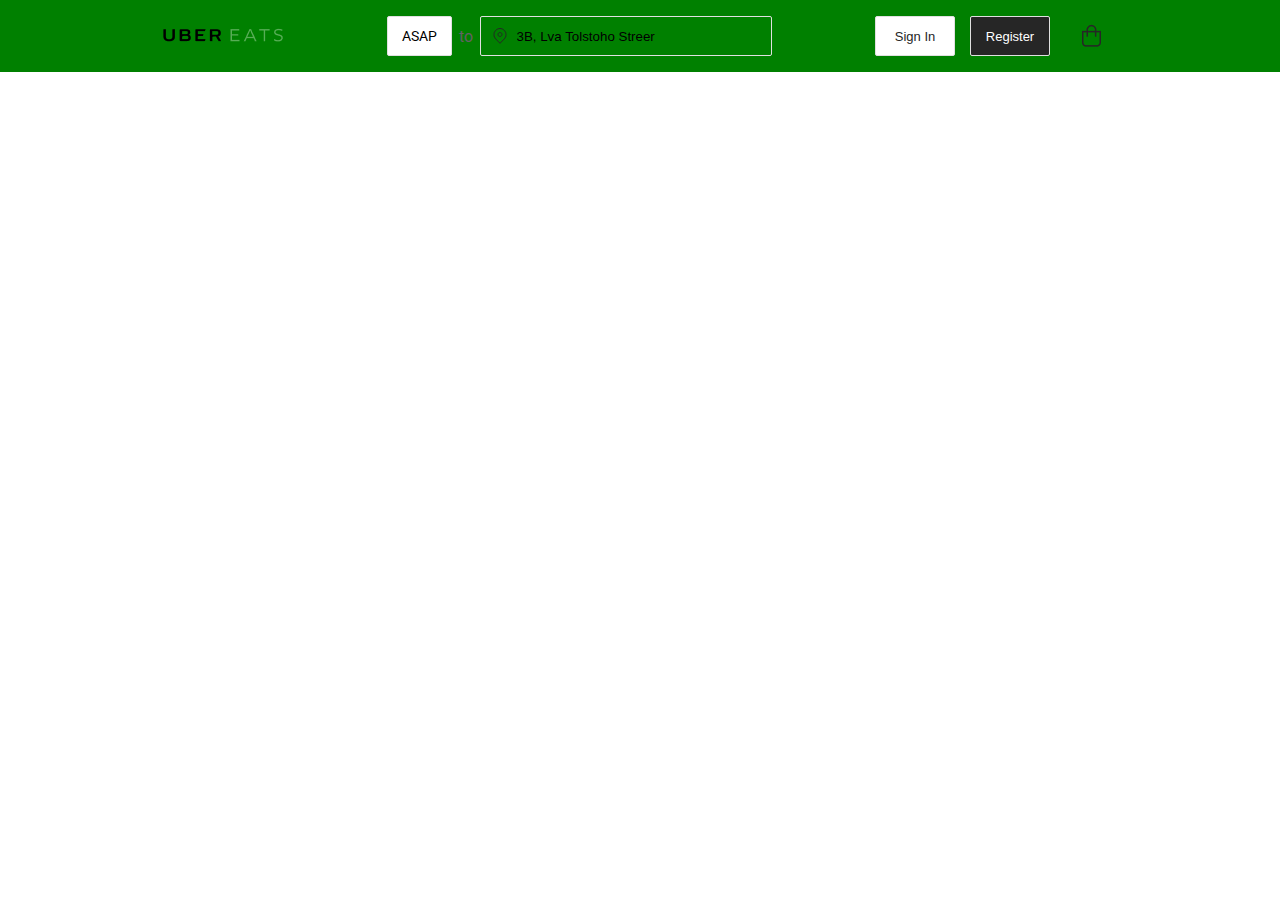
==== src/index.html @ 9a814697 "header without maedia" ====
<!doctype html>
<html lang="en">
<head>
  <meta charset="UTF-8">
  <meta name="viewport"
        content="width=device-width,
          user-scalable=no,
          initial-scale=1.0,
          maximum-scale=1.0,
          minimum-scale=1.0">
  <meta http-equiv="X-UA-Compatible" content="ie=edge">
  <title>Document</title>
  <link href="https://fonts.googleapis.com/css?family=Roboto:400,500,700&display=swap&subset=cyrillic" rel="stylesheet">
  <link rel="stylesheet" href="./style.css">
</head>
<body>

  <header id="wrapper">
        <div class="header">

          <div class="logo">
            <a href="">
              <img 
                class="logo__img"
                src="images/logo.png" 
                alt="logo uber eats">
            </a>
          </div>

          <form class="delivery" action="">

            <div class="delivery__time">
              <buttom class="delivery__time-button">ASAP</buttom>
              <div class="delivery__time-select">
                <a href="#">ASAP</a>
                <a href="#">another time</a>
              </div>
            </div>

            <span class="delivery__text">to</span> 

            <input  class="delivery__location" 
                    type="text"
                    value="3B, Lva Tolstoho Streer">

          </form>

          <div class="header-buttons">
            <button class="header-buttons__button header-buttons__white">
              Sign In
            </button>
            <button class="header-buttons__button header-buttons__black">
              Register
            </button>

            <button class="header-buttons__cart">
              <img src="images/cart.png" alt="icon cart button">
            </button>
          </div>

        </div>
  </header>

  <main>
    <div class="container">
      
    </div>
  </main>

</body>
</html>
---- src/style.css ----
@charset "UTF-8";
body {
  margin: 0;
  padding: 0;
  font-family: Roboto, sans-serif;
}

#wrapper {
  display: flex;
  justify-content: center;
  align-items: center;
  height: 72px;
  background: green;
}

.header {
  display: flex;
  justify-content: space-between;
  align-items: center;
  padding: 0 8px;
  box-sizing: border-box;
  width: 970px;
}
.header .logo {
  display: flex;
  align-items: center;
}
.header .logo__img {
  max-width: 120px;
  min-width: 105px;
}

.delivery {
  display: flex;
  align-items: center;
}
.delivery__time {
  position: relative;
  /*чтоб другие элементы могли опереться*/
}
.delivery__time-button {
  display: flex;
  justify-content: center;
  align-items: center;
  box-sizing: border-box;
  width: 65px;
  height: 40px;
  font-size: 14px;
  line-height: 24px;
  border: 1px solid #e0e0e0;
  border-radius: 2px;
  background-color: #fff;
  cursor: pointer;
  transition: border-color 0.4s;
}
.delivery__time-button:hover {
  border-color: #8a8a8a;
}
.delivery__time-select {
  display: none;
  /*скрыли блок выпадающего меню*/
  position: absolute;
  min-width: 150px;
  background: #fff;
  box-shadow: 0 0 13px rgba(38, 38, 38, 0.16);
  cursor: pointer;
}
.delivery__time:hover .delivery__time-select {
  /*показываем выпадающий при наведении блок вариантов*/
  display: block;
}
.delivery__time-select a {
  /*декорируем пункты выпадающего блока*/
  display: block;
  padding: 12px;
  text-decoration: none;
  font-size: 14px;
  transition: all 0.2s;
}
.delivery__time-select a:hover {
  background: #F5F5F5;
}
.delivery__text {
  color: #626262;
  margin: 0 7px;
}
.delivery__location {
  box-sizing: border-box;
  width: 292px;
  height: 40px;
  padding: 8px 10px 8px 36px;
  border: 1px solid #e0e0e0;
  border-radius: 2px;
  background: url("images/location.svg") 12px center no-repeat;
  transition: border-color 0.4s;
}
.delivery__location:hover {
  border-color: #8a8a8a;
}

.header-buttons {
  display: flex;
  align-items: center;
}
.header-buttons__button {
  box-sizing: border-box;
  width: 80px;
  height: 40px;
  border: 1px solid #e0e0e0;
  border-radius: 2px;
  outline: none;
  font-size: 13px;
  font-weight: 500;
  cursor: pointer;
  transition: color 0.3s, background-color 0.3s;
}
.header-buttons__button:first-child {
  /*отступ между sign in и register*/
  margin-right: 15px;
}
.header-buttons__white {
  color: #262626;
  background: #fff;
}
.header-buttons__black {
  background: #262626;
  color: #fff;
}
.header-buttons__button:hover {
  color: #fff;
  background: #57ad57;
}
.header-buttons__cart {
  display: flex;
  justify-content: center;
  background: none;
  border: none;
  margin: 0 0 0 15px;
  cursor: pointer;
  transition: opacity 0.3s;
}
.header-buttons__cart:hover {
  opacity: 0.6;
}

/*# sourceMappingURL=style.css.map */
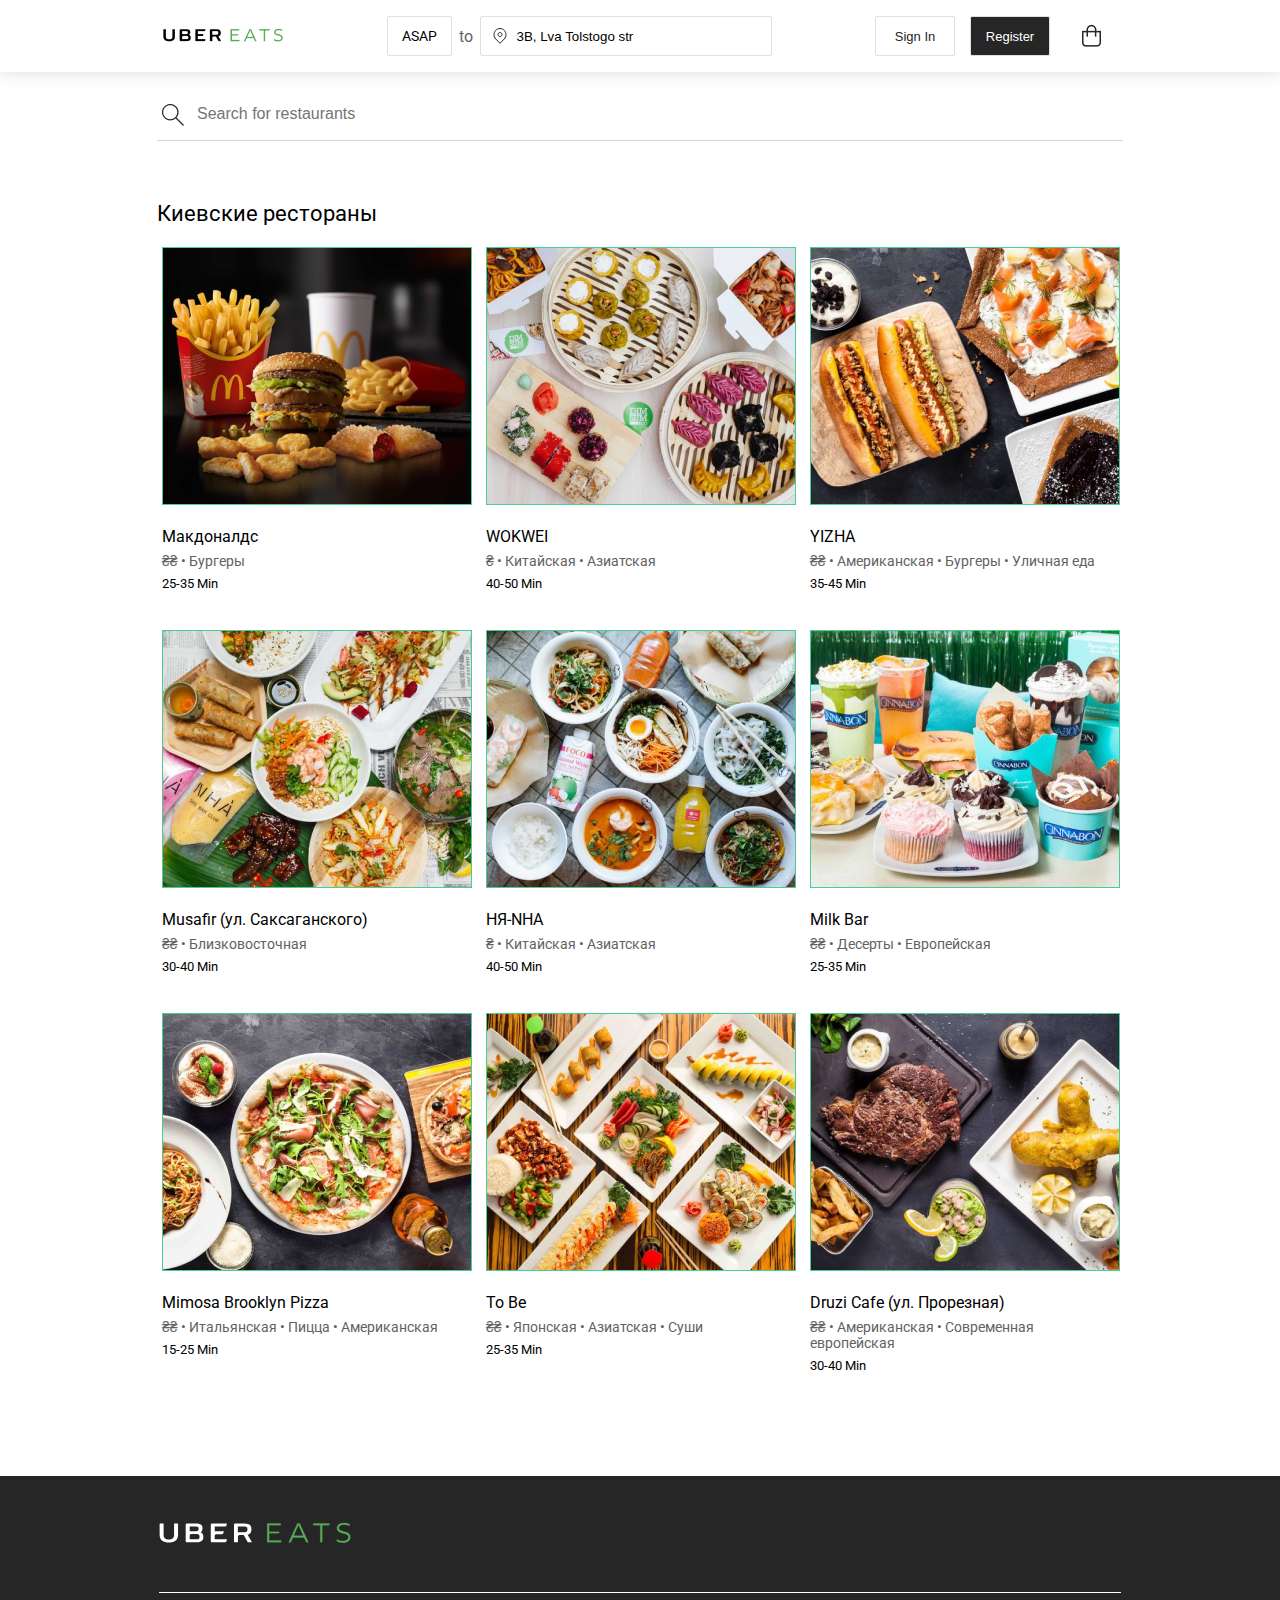
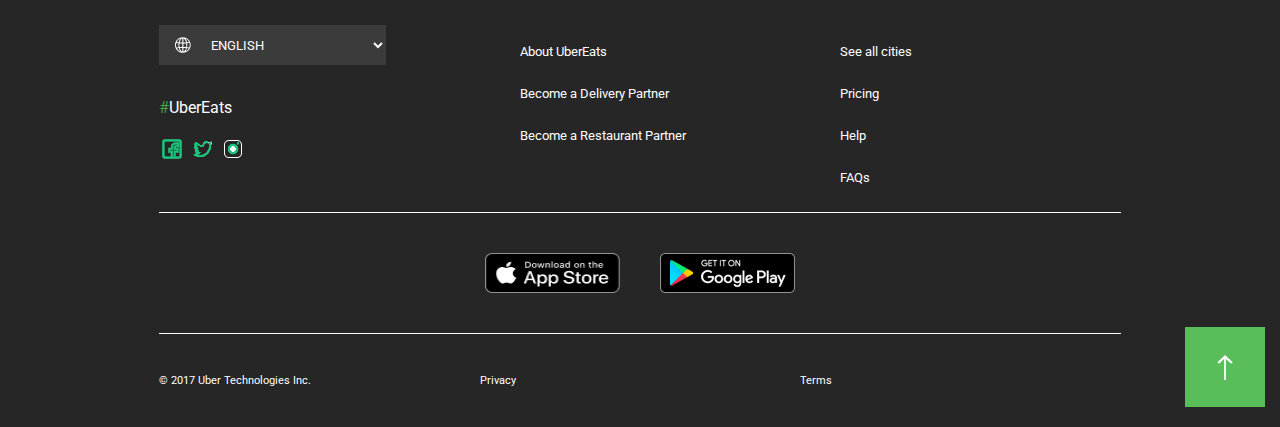
==== commit e321e03c: "Solution without adaptability, soon..." ====
--- a/src/index.html
+++ b/src/index.html
@@ -33,7 +33,7 @@
               <buttom class="delivery__time-button">ASAP</buttom>
               <div class="delivery__time-select">
                 <a href="#">ASAP</a>
-                <a href="#">another time</a>
+                <a href="#">other time</a>
               </div>
             </div>
 
@@ -41,7 +41,7 @@
 
             <input  class="delivery__location" 
                     type="text"
-                    value="3B, Lva Tolstoho Streer">
+                    value="3B, Lva Tolstogo str">
 
           </form>
 
@@ -62,10 +62,156 @@
   </header>
 
   <main>
-    <div class="container">
-      
+    <div class="main">
+      
+      <form action="" class="main__search-field">
+        <input  type="search"
+                class="main__search-field-restaurant"
+                placeholder="Search for restaurants">
+      </form>
+      
+      <form class="main-delivery" action="">
+
+        <span class="main-delivery__text">When</span> 
+
+        <div class="main-delivery__time">
+          <buttom class="main-delivery__time-button">ASAP</buttom>
+          <div class="main-delivery__time-select">
+            <a href="#">ASAP</a>
+            <a href="#">other time</a>
+          </div>
+        </div>
+
+        <span class="main-delivery__text">to</span> 
+
+        <input  class="main-delivery__location" 
+                type="text"
+                value="3B, Lva Tolstogo str">
+
+      </form>
+
+      <h1 class="main__title">Киевские рестораны</h1>
+    
+      <div class="main__catalog">
+          <article class="card">
+              <a href="#"><img src="./images/1.png" alt="fast food" class="card__picture"></a>
+              <div class="card__title">Макдоналдс</div>
+              <div class="card__tags">₴₴ • Бургеры</div>
+              <div class="card__time">25-35 Min</div>
+          </article>
+      
+          <article class="card">
+            <a href="#"><img src="./images/2.png" alt="asian food" class="card__picture"></a>
+            <div class="card__title">WOKWEI</div>
+            <div class="card__tags">₴ • Китайская • Азиатская</div>
+            <div class="card__time">40-50 Min</div>
+          </article>
+      
+          <article class="card">
+            <a href="#"><img src="./images/3.png" alt="street food" class="card__picture"></a>
+            <div class="card__title">YIZHA</div>
+            <div class="card__tags">₴₴ • Американская • Бургеры • Уличная еда</div>
+            <div class="card__time">35-45 Min</div>
+          </article>
+      
+          <article class="card">
+            <a href="#"><img src="./images/4.png" alt="Near East food" class="card__picture"></a>
+            <div class="card__title">Musafir (ул. Саксаганского)</div>
+            <div class="card__tags">₴₴ • Близковосточная</div>
+            <div class="card__time">30-40 Min</div>
+          </article>
+      
+          <article class="card">
+            <a href="#"><img src="./images/5.png" alt="asian food" class="card__picture"></a>
+            <div class="card__title">НЯ-NHA</div>
+            <div class="card__tags">₴ • Китайская • Азиатская</div>
+            <div class="card__time">40-50 Min</div>
+          </article>
+      
+          <article class="card">
+            <a href="#"><img src="./images/6.png" alt="dessert" class="card__picture"></a>
+            <div class="card__title">Milk Bar</div>
+            <div class="card__tags">₴₴ • Десерты • Европейская</div>
+            <div class="card__time">25-35 Min</div>
+          </article>
+      
+          <article class="card">
+            <a href="#"><img src="./images/7.png" alt="pizza" class="card__picture"></a>
+            <div class="card__title">Mimosa Brooklyn Pizza</div>
+            <div class="card__tags">₴₴ • Итальянская • Пицца • Американская</div>
+            <div class="card__time">15-25 Min</div>
+          </article>
+      
+          <article class="card">
+            <a href="#"><img src="./images/8.png" alt="asian food" class="card__picture"></a>
+            <div class="card__title">To Be</div>
+            <div class="card__tags">₴₴ • Японская • Азиатская • Суши</div>
+            <div class="card__time">25-35 Min</div>
+          </article>
+      
+          <article class="card">
+            <a href="#"><img src="./images/9.png" alt="european food" class="card__picture"></a>
+            <div class="card__title">Druzi Cafe (ул. Прорезная)</div>
+            <div class="card__tags">₴₴ • Американская • Современная европейская</div>
+            <div class="card__time">30-40 Min</div>
+          </article>
+        </div>
     </div>
   </main>
 
+  <footer class="footer">
+      <div class="footer--content">
+        <div class="footer__logo">
+          <a href="#" class="logo-uber" aria-hidden="true">
+            <img src="images/white-logo.svg" alt="">
+          </a>
+        </div>
+  
+        <div class="footer__info-about">
+          <div>
+            <select name="" class="footer__info-about--language">
+              <option value="en">English</option>
+              <option value="uk">Українська</option>
+              <option value="ru">Русский</option>
+            </select>
+  
+            <div class="footer__info-about--social">
+              <div class="tag-ubereats"><span>#</span>UberEats</div>
+              <a href="#" class="ico-facebk"></a>
+              <a href="#" class="ico-twit"></a>
+              <a href="#" class="ico-inst"></a>
+            </div>
+          </div>
+  
+          <ul>
+            <li><a href="#">About UberEats</a></li>
+            <li><a href="#">Become a Delivery Partner</a></li>
+            <li><a href="#">Become a Restaurant Partner</a></li>
+          </ul>
+  
+          <ul>
+            <li><a href="#">See all cities</a></li>
+            <li><a href="#">Pricing</a></li>
+            <li><a href="#">Help</a></li>
+            <li><a href="#">FAQs</a></li>
+          </ul>
+        </div>
+  
+        <div class="footer__download">
+          <a href="#" class="footer__download--app-store"></a>
+          <a href="#" class="footer__download--google-play"></a>
+        </div>
+  
+        <div class="footer__bottom">
+          <span>© 2017 Uber Technologies Inc.</span>
+          <a href="#">Privacy</a>
+          <a href="#">Terms</a>
+        </div>
+  
+  
+      </div>
+  
+      <a href="#top" class="button-to-up"></a>
+    </footer>
 </body>
 </html>--- a/src/style.css
+++ b/src/style.css
@@ -10,7 +10,7 @@
   justify-content: center;
   align-items: center;
   height: 72px;
-  background: green;
+  box-shadow: 0 0 16px rgba(38, 38, 38, 0.16);
 }
 
 .header {
@@ -143,4 +143,279 @@
   opacity: 0.6;
 }
 
+.main {
+  margin: 16px auto 100px;
+  max-width: 966px;
+}
+.main__search-field {
+  display: flex;
+  height: 52px;
+  margin-bottom: 56px;
+  margin-top: 15px;
+  /*чтоб тень от хедера было видно*/
+  border-bottom: 1px solid rgba(117, 117, 117, 0.3);
+}
+.main__search-field-restaurant {
+  padding-left: 40px;
+  width: 100%;
+  line-height: 24px;
+  font-size: 16px;
+  background-image: url(/src/images/loupe.png);
+  background-repeat: no-repeat;
+  background-size: 22px;
+  background-position: left 5px top 16px;
+  border: none;
+}
+.main__title {
+  margin-bottom: 16px;
+  font-weight: normal;
+  font-size: 22px;
+  line-height: 34px;
+}
+.main__catalog {
+  display: grid;
+  grid-template-columns: repeat(3, 308px);
+  grid-gap: 36px 16px;
+  justify-content: center;
+}
+
+.main-delivery {
+  /*исправить для мобильной версии---МОБИЛЬНАЯ ВЕРСИЯ*/
+  display: none;
+  /*временно скрыли*/
+  grid-template-columns: 65px 227px;
+  grid-template-rows: 13px 40px;
+  grid-gap: 15px 16px;
+  grid-auto-flow: column;
+  justify-content: center;
+}
+.main-delivery__time {
+  position: relative;
+  /*чтоб другие элементы могли опереться*/
+}
+.main-delivery__time-button {
+  display: flex;
+  justify-content: center;
+  align-items: center;
+  box-sizing: border-box;
+  width: 65px;
+  height: 40px;
+  font-size: 14px;
+  line-height: 24px;
+  border: 1px solid #e0e0e0;
+  border-radius: 2px;
+  background-color: #fff;
+  cursor: pointer;
+  transition: border-color 0.4s;
+}
+.main-delivery__time-button:hover {
+  border-color: #8a8a8a;
+}
+.main-delivery__time-select {
+  display: none;
+  /*скрыли блок выпадающего меню*/
+  position: absolute;
+  min-width: 150px;
+  background: #fff;
+  box-shadow: 0 0 13px rgba(38, 38, 38, 0.16);
+  cursor: pointer;
+}
+.main-delivery__time:hover .main-delivery__time-select {
+  /*показываем выпадающий при наведении блок вариантов*/
+  display: block;
+}
+.main-delivery__time-select a {
+  /*декорируем пункты выпадающего блока*/
+  display: block;
+  padding: 12px;
+  text-decoration: none;
+  font-size: 14px;
+  transition: all 0.2s;
+}
+.main-delivery__time-select a:hover {
+  background: #F5F5F5;
+}
+.main-delivery__text {
+  color: #626262;
+  margin: 0 7px;
+}
+.main-delivery__location {
+  box-sizing: border-box;
+  width: 292px;
+  height: 40px;
+  padding: 8px 10px 8px 36px;
+  border: 1px solid #e0e0e0;
+  border-radius: 2px;
+  background: url("images/location.svg") 12px center no-repeat;
+  transition: border-color 0.4s;
+}
+.main-delivery__location:hover {
+  border-color: #8a8a8a;
+}
+
+.card__picture {
+  margin-bottom: 16px;
+  border: 1px solid #48CD96;
+}
+.card__title {
+  font-size: 16px;
+  line-height: 24px;
+  margin-bottom: 4px;
+}
+.card__tags {
+  color: #626262;
+  font-size: 14px;
+  margin-bottom: 4px;
+}
+.card__time {
+  font-size: 13px;
+  line-height: 21px;
+}
+
+.footer {
+  display: flex;
+  justify-content: center;
+  position: relative;
+  margin-top: 80px;
+  background-color: #262626;
+  color: #fff;
+}
+
+.footer--content {
+  width: 100%;
+  max-width: 962px;
+  padding: 0 6px;
+}
+
+.footer__logo {
+  display: flex;
+  align-items: center;
+  height: 116px;
+  border-bottom: 1px solid #fff;
+}
+
+.footer__info-about {
+  display: grid;
+  grid-template-columns: repeat(3, 1fr);
+  justify-items: flex-start;
+  box-sizing: border-box;
+  height: 220px;
+  border-bottom: 1px solid #fff;
+  padding-top: 32px;
+}
+
+.footer__info-about--language {
+  width: 227px;
+  height: 40px;
+  padding-left: 48px;
+  border-width: 0;
+  background: #3b3b3b url(images/world.svg) 16px center no-repeat;
+  font-family: "Roboto", sans-serif;
+  font-size: 13px;
+  text-transform: uppercase;
+  color: #fff;
+}
+
+.footer__info-about--social {
+  width: 227px;
+  border-width: 0;
+  margin-top: 33px;
+  font-size: 16px;
+  line-height: 19px;
+}
+
+.footer__info-about--social a {
+  display: inline-block;
+  width: 24px;
+  height: 24px;
+  padding: 0 1px;
+}
+
+.footer__info-about ul {
+  list-style: none;
+}
+
+.footer__info-about ul > li {
+  margin-bottom: 23px;
+}
+
+.footer__info-about ul a {
+  font-family: "Roboto", sans-serif;
+  font-size: 13px;
+  line-height: 15px;
+  color: #fff;
+  text-decoration: none;
+}
+
+.footer__download {
+  display: flex;
+  justify-content: center;
+  align-items: center;
+  height: 120px;
+  border-bottom: 1px solid #fff;
+}
+
+.footer__download a {
+  display: inline-block;
+  width: 135px;
+  height: 40px;
+  margin: 20px;
+}
+
+.footer__download--app-store {
+  background: url(images/app_store.png) center no-repeat;
+  background-size: 100% 100%;
+}
+
+.footer__download--google-play {
+  background: url(images/play_market.png) center no-repeat;
+  background-size: 100% 100%;
+}
+
+.footer__bottom {
+  display: grid;
+  grid-template-columns: repeat(3, 1fr);
+  align-items: center;
+  height: 93px;
+  font-size: 11px;
+  line-height: 13px;
+}
+
+.footer__bottom a {
+  font-family: "Roboto", sans-serif;
+  color: #fff;
+  font-size: 11px;
+  line-height: 13px;
+  text-decoration: none;
+}
+
+.tag-ubereats {
+  margin-bottom: 20px;
+}
+
+.tag-ubereats span {
+  color: #49A144;
+}
+
+.ico-facebk {
+  background: url(images/facebook.png) center no-repeat;
+}
+
+.ico-twit {
+  background: url(images/twitter.png) center no-repeat;
+}
+
+.ico-inst {
+  background: url(images/instagram.png) center no-repeat;
+}
+
+.button-to-up {
+  position: absolute;
+  bottom: 20px;
+  right: 15px;
+  width: 80px;
+  height: 80px;
+  background: #59BD5A url(images/arrow.png) center no-repeat;
+}
+
 /*# sourceMappingURL=style.css.map */
